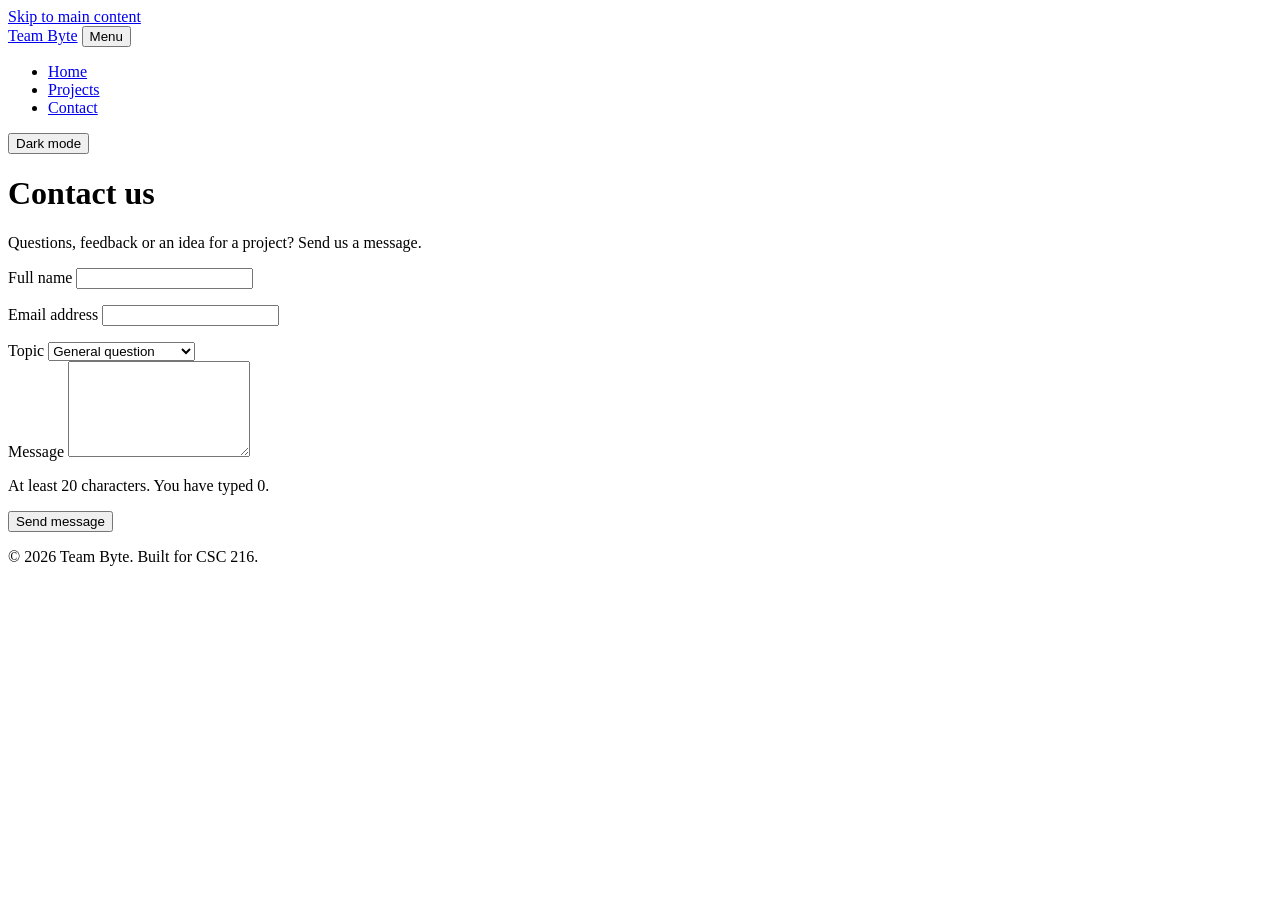
==== contact.html @ dc7bb14e "Add projects and contat pages Co-authored-by: NEYMAR OSORO <neymarosoro1@gmail.com>" ====
<!DOCTYPE html>
<html lang="en">
<head>
<meta charset="UTF-8">
<meta name="viewport" content="width=device-width, initial-scale=1.0">
<meta name="description" content="Send a message to Team Byte.">
<title>Contact | Team Byte</title>
<link rel="stylesheet" href="css/styles.css">
<script src="js/script.js" defer></script>
</head>
<body>
<a class="skip-link" href="#main">Skip to main content</a>

<header class="site-header">
<div class="container header-inner">
<a class="logo" href="index.html">Team Byte</a>
<button class="nav-toggle" type="button" aria-expanded="false" aria-controls="site-nav">Menu</button>
<nav id="site-nav" class="site-nav" aria-label="Main">
<ul>
<li><a href="index.html">Home</a></li>
<li><a href="projects.html">Projects</a></li>
<li><a href="contact.html" aria-current="page">Contact</a></li>
</ul>
</nav>
<button class="theme-toggle" type="button" aria-pressed="false">Dark mode</button>
</div>
</header>

<main id="main" class="container">
<header class="page-header">
<h1>Contact us</h1>
<p class="lead">Questions, feedback or an idea for a project? Send us a message.</p>
</header>

<form id="contact-form" class="contact-form" novalidate>
<div class="field">
<label for="name">Full name</label>
<input type="text" id="name" name="name" autocomplete="name" required aria-describedby="name-error">
<p class="error" id="name-error"></p>
</div>

<div class="field">
<label for="email">Email address</label>
<input type="email" id="email" name="email" autocomplete="email" required aria-describedby="email-error">
<p class="error" id="email-error"></p>
</div>

<div class="field">
<label for="topic">Topic</label>
<select id="topic" name="topic">
<option value="general">General question</option>
<option value="collaboration">Collaboration</option>
<option value="feedback">Feedback on our site</option>
</select>
</div>

<div class="field">
<label for="message">Message</label>
<textarea id="message" name="message" rows="6" required minlength="20" aria-describedby="message-hint message-error"></textarea>
<p class="hint" id="message-hint">At least 20 characters. You have typed <span id="char-count">0</span>.</p>
<p class="error" id="message-error"></p>
</div>

<button class="button" type="submit">Send message</button>
<p id="form-status" class="form-status" role="status"></p>
</form>
</main>

<footer class="site-footer">
<div class="container">
<p>&copy; <span id="year">2026</span> Team Byte. Built for CSC 216.</p>
</div>
</footer>
</body>
</html>
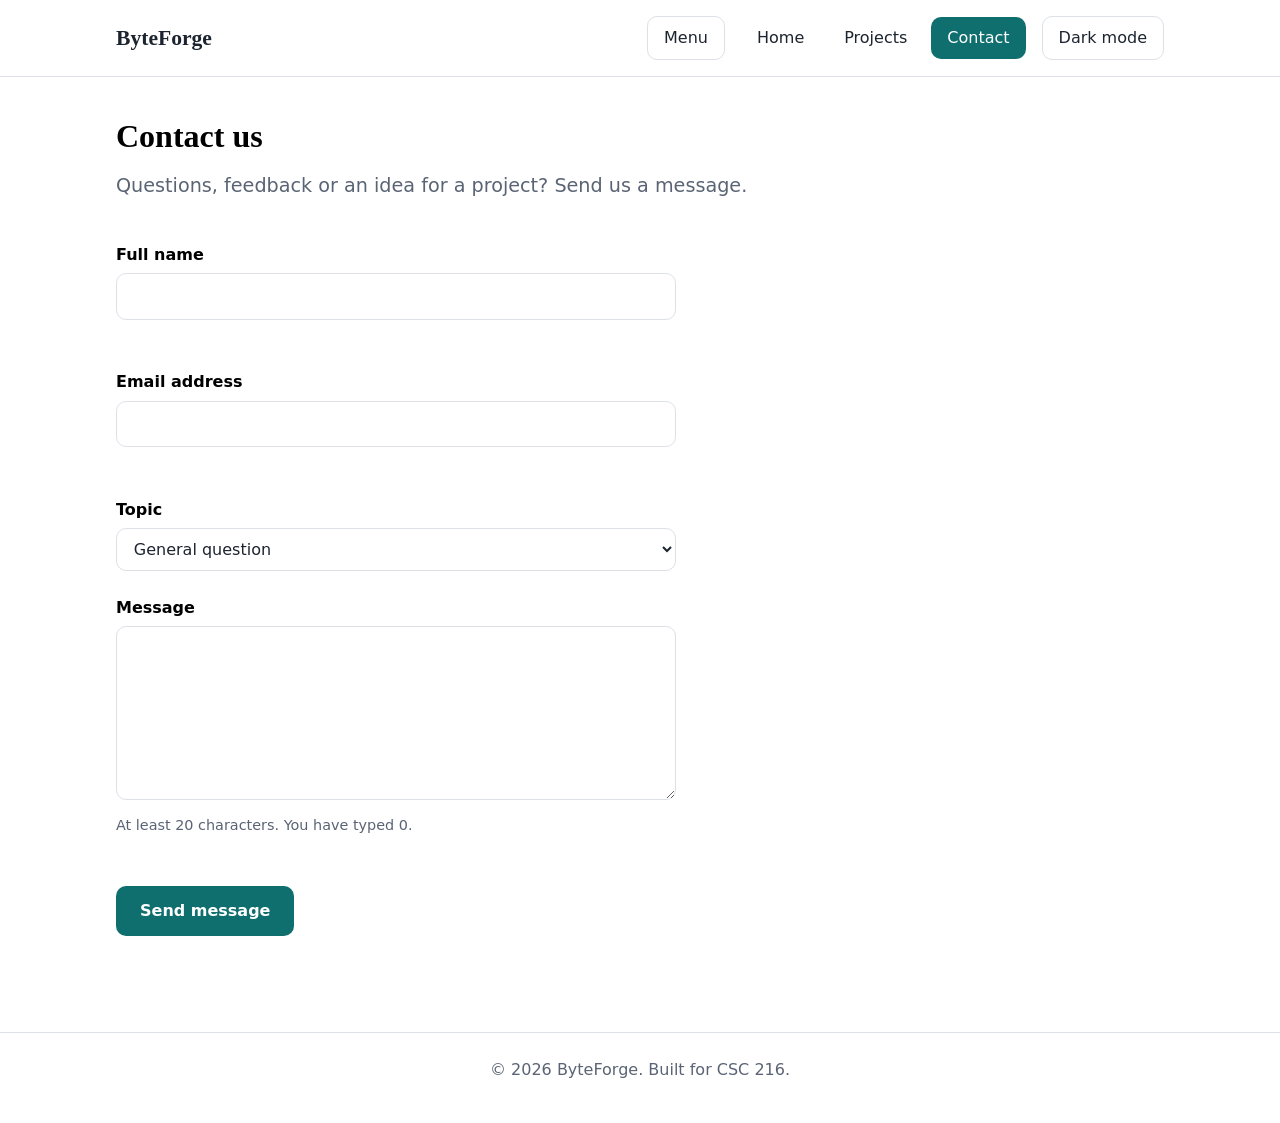
==== commit a75ee68b: "Finalize CSC 216 Lab team website, reflection, and extention Co-authored-by: NEYMAR OSORO<neymarosor" ====
--- a/contact.html
+++ b/contact.html
@@ -3,8 +3,8 @@
 <head>
 <meta charset="UTF-8">
 <meta name="viewport" content="width=device-width, initial-scale=1.0">
-<meta name="description" content="Send a message to Team Byte.">
-<title>Contact | Team Byte</title>
+<meta name="description" content="Send a message to ByteForge.">
+<title>Contact | ByteForge</title>
 <link rel="stylesheet" href="css/styles.css">
 <script src="js/script.js" defer></script>
 </head>
@@ -13,7 +13,7 @@
 
 <header class="site-header">
 <div class="container header-inner">
-<a class="logo" href="index.html">Team Byte</a>
+<a class="logo" href="index.html">ByteForge</a>
 <button class="nav-toggle" type="button" aria-expanded="false" aria-controls="site-nav">Menu</button>
 <nav id="site-nav" class="site-nav" aria-label="Main">
 <ul>
@@ -68,7 +68,7 @@
 
 <footer class="site-footer">
 <div class="container">
-<p>&copy; <span id="year">2026</span> Team Byte. Built for CSC 216.</p>
+<p>&copy; <span id="year">2026</span> ByteForge. Built for CSC 216.</p>
 </div>
 </footer>
 </body>
--- a/css/styles.css
+++ b/css/styles.css
@@ -0,0 +1,445 @@
+/* ========================================================
+   Team website stylesheet (CSC 216, Lab 2)
+   One file styles every page on the site.
+   ======================================================== */
+
+/* --- 1. Design tokens --- */
+:root {
+  --color-bg: #f6f7f4;
+  --color-surface: #ffffff;
+  --color-text: #1c2430;
+  --color-muted: #5a6474;
+  --color-primary: #0f6e6e;
+  --color-primary-dark: #0a5050;
+  --color-on-primary: #ffffff;
+  --color-border: #dde1e6;
+  --color-error: #63261c;
+  --color-success: #1e7b3a;
+
+  --font-body: system-ui, -apple-system, "Segoe UI", Roboto, Arial, sans-serif;
+  --font-heading: Georgia, "Times New Roman", serif;
+
+  --space-1: 0.5rem;
+  --space-2: 1rem;
+  --space-3: 1.5rem;
+  --space-4: 2.5rem;
+  --space-5: 4rem;
+
+  --radius: 10px;
+  --max-width: 1080px;
+}
+
+body.dark {
+  --color-bg: #11161d;
+  --color-surface: #1a212b;
+  --color-text: #e7ebf0;
+  --color-muted: #a2abb9;
+  --color-primary: #4fc1c1;
+  --color-primary-dark: #48d8d8;
+  --color-on-primary: #0b1f1f;
+  --color-border: #2b3340;
+  --color-error: #f8a80;
+  --color-success: #7ddc97;
+  color-scheme: dark;
+}
+
+
+/* --- 2. Base and reset --- */
+*,
+*::before,
+*::after {
+  box-sizing: border-box;
+}
+
+body {
+  margin: 0;
+  font-family: var(--font-body);
+  font-size: 1rem;
+  line-height: 1.6;
+  color: var(--color-text);
+  background-color: var(--color-bg);
+  transition: background-color 0.3s ease, color 0.3s ease;
+}
+
+h1,
+h2,
+h3 {
+  font-family: var(--font-heading);
+  line-height: 1.2;
+  margin: 0 0 var(--space-2);
+}
+
+p {
+  margin: 0 0 var(--space-2);
+}
+
+a {
+  color: var(--color-primary);
+}
+
+a:hover {
+  color: var(--color-primary-dark);
+}
+
+img {
+  max-width: 100%;
+  display: block;
+}
+
+:focus-visible {
+  outline: 3px solid var(--color-primary);
+  outline-offset: 3px;
+}
+
+
+/* --- 3. Layout helpers --- */
+.container {
+  width: 100%;
+  max-width: var(--max-width);
+  margin-inline: auto;
+  padding-inline: var(--space-2);
+}
+
+.section {
+  padding-block: var(--space-4);
+}
+
+.skip-link {
+  position: absolute;
+  top: -4rem;
+  left: var(--space-2);
+  z-index: 100;
+  padding: var(--space-1) var(--space-2);
+  border-radius: var(--radius);
+  background-color: var(--color-primary);
+  color: var(--color-on-primary);
+}
+
+.skip-link:focus {
+  top: var(--space-2);
+}
+
+/* --- 4. Header and navigation --- */
+.site-header {
+  position: sticky;
+  top: 0;
+  z-index: 10;
+  background-color: var(--color-surface);
+  border-bottom: 1px solid var(--color-border);
+}
+
+.header-inner {
+  display: flex;
+  flex-wrap: wrap;
+  align-items: center;
+  gap: var(--space-2);
+  padding-block: var(--space-2);
+}
+
+.logo {
+  margin-right: auto;
+  font-family: var(--font-heading);
+  font-size: 1.35rem;
+  font-weight: 700;
+  color: var(--color-text);
+  text-decoration: none;
+}
+
+.site-nav ul {
+  display: flex;
+  gap: var(--space-1);
+  margin: 0;
+  padding: 0;
+  list-style: none;
+}
+
+.site-nav a {
+  display: block;
+  padding: var(--space-1) var(--space-2);
+  border-radius: var(--radius);
+  color: var(--color-text);
+  font-weight: 500;
+  text-decoration: none;
+}
+
+.site-nav a:hover {
+  background-color: var(--color-bg);
+}
+
+.site-nav a[aria-current="page"] {
+  background-color: var(--color-primary);
+  color: var(--color-on-primary);
+}
+
+.nav-toggle,
+.theme-toggle {
+  padding: var(--space-1) var(--space-2);
+  border: 1px solid var(--color-border);
+  border-radius: var(--radius);
+  background-color: transparent;
+  color: var(--color-text);
+  font: inherit;
+  cursor: pointer;
+}
+
+.theme-toggle[aria-pressed="true"] {
+  border-color: var(--color-primary);
+  color: var(--color-primary);
+}
+.nav-toggle{
+    dispay: none;l
+}
+
+
+/* --- 5. Buttons and hero --- */
+.button {
+  display: inline-block;
+  padding: 0.75rem 1.5rem;
+  border: none;
+  border-radius: var(--radius);
+  background-color: var(--color-primary);
+  color: var(--color-on-primary);
+  font: inherit;
+  font-weight: 600;
+  text-decoration: none;
+  cursor: pointer;
+  transition: background-color 0.2s ease, transform 0.2s ease;
+}
+
+.button:hover {
+  background-color: var(--color-primary-dark);
+  color: var(--color-on-primary);
+  transform: translateY(-2px);
+}
+
+.hero {
+  padding-block: var(--space-5);
+  background: linear-gradient(135deg, var(--color-surface), var(--color-bg));
+  border-bottom: 1px solid var(--color-border);
+}
+
+.hero h1 {
+  max-width: 18ch;
+  font-size: clamp(2rem, 5vw, 3.25rem);
+}
+
+.eyebrow {
+  margin-bottom: var(--space-1);
+  color: var(--color-primary);
+  font-size: 0.8rem;
+  font-weight: 700;
+  letter-spacing: 0.12em;
+  text-transform: uppercase;
+}
+
+.lead {
+  max-width: 55ch;
+  margin-bottom: var(--space-3);
+  color: var(--color-muted);
+  font-size: 1.2rem;
+}
+
+.page-header {
+  padding-block: var(--space-4) var(--space-2);
+}
+
+
+/* --- 6. Cards and grids --- */
+.team-grid,
+.project-grid {
+  display: grid;
+  grid-template-columns: repeat(auto-fit, minmax(260px, 1fr));
+  gap: var(--space-3);
+}
+
+.card {
+  padding: var(--space-3);
+  border: 1px solid var(--color-border);
+  border-radius: var(--radius);
+  background-color: var(--color-surface);
+}
+
+.avatar {
+  display: grid;
+  place-items: center;
+  width: 64px;
+  height: 64px;
+  margin-bottom: var(--space-2);
+  border-radius: 50%;
+  background-color: var(--color-primary);
+  color: var(--color-on-primary);
+  font-size: 1.25rem;
+  font-weight: 700;
+}
+
+.role {
+  color: var(--color-primary);
+  font-weight: 600;
+}
+
+.skill-list {
+  padding-left: 1.25rem;
+  margin-bottom: var(--space-1);
+}
+
+
+/* --- 7. Projects page --- */
+.filters {
+  display: flex;
+  flex-wrap: wrap;
+  gap: var(--space-1);
+  margin-bottom: var(--space-2);
+}
+
+.filter-btn {
+  padding: 0.4rem 1rem;
+  border: 1px solid var(--color-border);
+  border-radius: 999px;
+  background-color: var(--color-surface);
+  color: var(--color-text);
+  font: inherit;
+  cursor: pointer;
+}
+
+.filter-btn[aria-pressed="true"] {
+  border-color: var(--color-primary);
+  background-color: var(--color-primary);
+  color: var(--color-on-primary);
+}
+
+.project-count {
+  color: var(--color-muted);
+}
+
+.tag {
+  display: inline-block;
+  margin-bottom: var(--space-1);
+  color: var(--color-primary);
+  font-size: 0.75rem;
+  font-weight: 700;
+  letter-spacing: 0.06em;
+  text-transform: uppercase;
+}
+
+/* --- 8. Contact form --- */
+.contact-form {
+  max-width: 560px;
+  padding-bottom: var(--space-4);
+}
+
+.field {
+  margin-bottom: var(--space-3);
+}
+
+label {
+  display: block;
+  margin-bottom: 0.35rem;
+  font-weight: 600;
+}
+
+input,
+select,
+textarea {
+  width: 100%;
+  padding: 0.6rem 0.8rem;
+  border: 1px solid var(--color-border);
+  border-radius: var(--radius);
+  background-color: var(--color-surface);
+  color: var(--color-text);
+  font: inherit;
+}
+
+input:focus,
+select:focus,
+textarea:focus {
+  border-color: var(--color-primary);
+}
+
+input[aria-invalid="true"],
+textarea[aria-invalid="true"] {
+  border-color: var(--color-error);
+}
+
+.hint,
+.error {
+  margin: 0.35rem 0 0;
+  font-size: 0.9rem;
+}
+
+.hint {
+  color: var(--color-muted);
+}
+
+.error {
+  min-height: 1.4em;
+  color: var(--color-error);
+}
+
+.form-status {
+  margin-top: var(--space-2);
+  color: var(--color-success);
+  font-weight: 600;
+}
+
+
+/* --- 9. Footer --- */
+.site-footer {
+  margin-top: var(--space-4);
+  padding-block: var(--space-3);
+  border-top: 1px solid var(--color-border);
+  color: var(--color-muted);
+  text-align: center;
+}
+
+/* --- 10. Small screens --- */
+@media (max-width: 700px) {
+  .nav-toggle {
+    display: inline-block;
+  }
+
+  .site-nav {
+    display: none;
+    order: 3;
+    width: 100%;
+  }
+
+  .site-nav.open {
+    display: block;
+  }
+
+  .site-nav ul {
+    flex-direction: column;
+  }
+
+  .section {
+    padding-block: var(--space-3);
+  }
+}
+
+/* --- 11. Respect reduced-motion preferences --- */
+@media (prefers-reduced-motion: reduce) {
+  *,
+  *::before,
+  *::after {
+    transition: none !important;
+  }
+}
+
+
+body {
+    background-color: var(--background-color);
+    color: var(--text-color);
+}
+
+h1, h2, h3 {
+    color: var(--dark-color);
+}
+
+.btn {
+    background-color: var(--primary-color);
+    color: white;
+}
+
+.btn:hover {
+    background-color: var(--success-color);
+}
